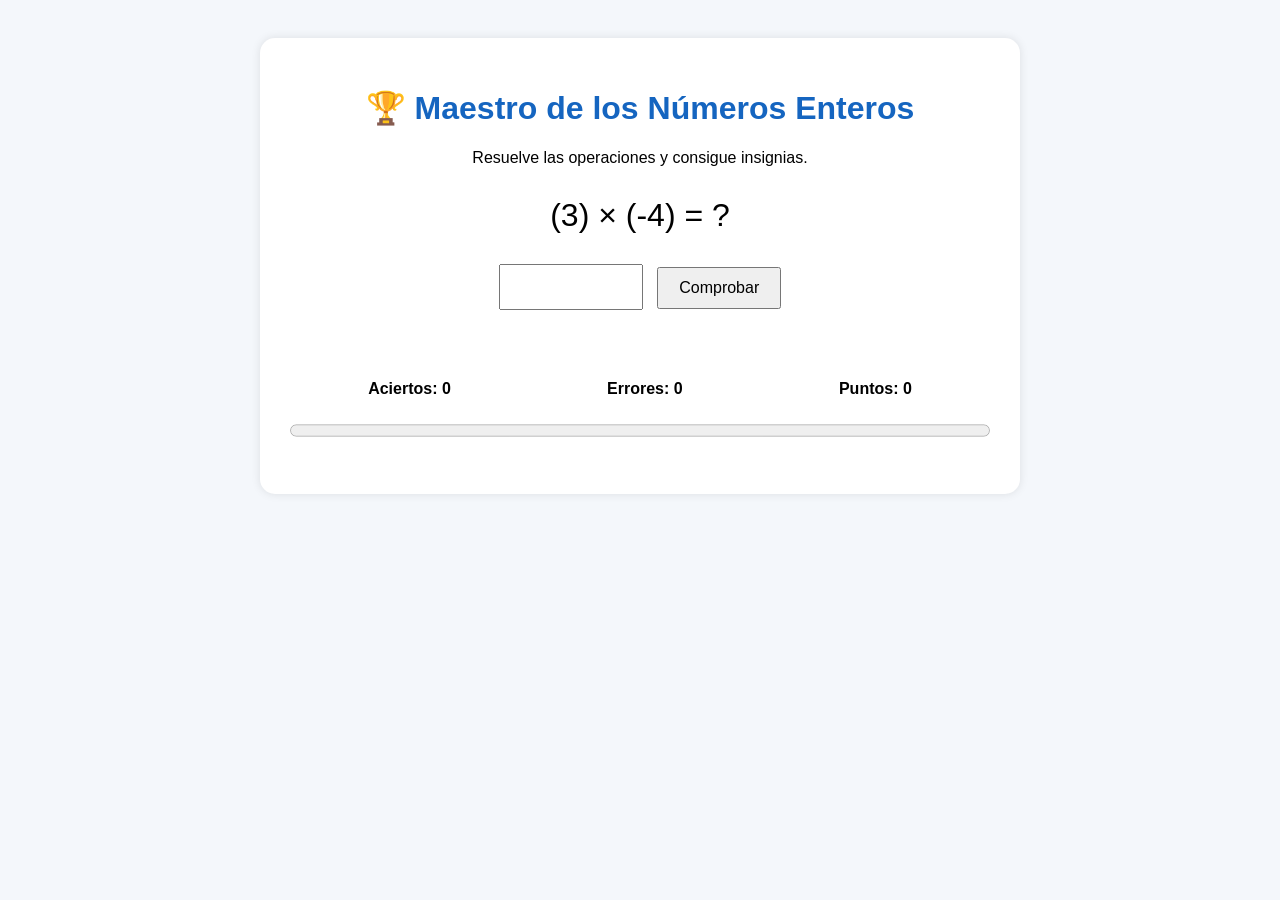
==== index.html @ 07aba4e3 "v1 maestro de los numeros enteros" ====
<!DOCTYPE html>
<html lang="es">
<head>
<meta charset="UTF-8">
<meta name="viewport" content="width=device-width, initial-scale=1.0">
<title>Maestro de los Números Enteros</title>

<style>

body{
    font-family: Arial, sans-serif;
    background:#f4f7fb;
    text-align:center;
    padding:30px;
}

h1{
    color:#1565c0;
}

.contenedor{
    max-width:700px;
    margin:auto;
    background:white;
    padding:30px;
    border-radius:15px;
    box-shadow:0 0 10px rgba(0,0,0,0.1);
}

#ejercicio{
    font-size:2rem;
    margin:30px;
}

input{
    font-size:1.2rem;
    padding:10px;
    width:120px;
    text-align:center;
}

button{
    padding:10px 20px;
    font-size:1rem;
    margin-left:10px;
    cursor:pointer;
}

#resultado{
    font-size:1.2rem;
    margin-top:20px;
    min-height:30px;
}

.marcador{
    display:flex;
    justify-content:space-around;
    margin-top:20px;
    font-weight:bold;
}

progress{
    width:100%;
    height:25px;
    margin-top:20px;
}

#insignia{
    font-size:1.4rem;
    margin-top:20px;
    color:green;
}

</style>
</head>

<body>

<div class="contenedor">

<h1>🏆 Maestro de los Números Enteros</h1>

<p>Resuelve las operaciones y consigue insignias.</p>

<div id="ejercicio"></div>

<input type="number" id="respuesta">

<button onclick="comprobar()">
Comprobar
</button>

<div id="resultado"></div>

<div class="marcador">
<div>Aciertos: <span id="aciertos">0</span></div>
<div>Errores: <span id="errores">0</span></div>
<div>Puntos: <span id="puntos">0</span></div>
</div>

<progress id="barra" value="0" max="30"></progress>

<div id="insignia"></div>

</div>

<script>

let solucion;
let puntos = 0;
let aciertos = 0;
let errores = 0;

function numeroAleatorio(){
    return Math.floor(Math.random()*21)-10;
}

function generarEjercicio(){

    let a = numeroAleatorio();
    let b = numeroAleatorio();

    const tipo = Math.floor(Math.random()*3);

    if(tipo===0){
        solucion = a + b;
        document.getElementById("ejercicio").innerHTML =
        `${a} + (${b}) = ?`;
    }

    else if(tipo===1){
        solucion = a - b;
        document.getElementById("ejercicio").innerHTML =
        `${a} - (${b}) = ?`;
    }

    else{
        a = Math.floor(Math.random()*11)-5;
        b = Math.floor(Math.random()*11)-5;

        solucion = a*b;

        document.getElementById("ejercicio").innerHTML =
        `(${a}) × (${b}) = ?`;
    }
}

function comprobar(){

    let respuesta =
    Number(document.getElementById("respuesta").value);

    let resultado =
    document.getElementById("resultado");

    if(respuesta===solucion){

        aciertos++;
        puntos+=2;

        resultado.innerHTML =
        "✅ ¡Correcto!";

    }else{

        errores++;

        resultado.innerHTML =
        `❌ Incorrecto. La respuesta era ${solucion}`;

    }

    document.getElementById("aciertos").textContent =
    aciertos;

    document.getElementById("errores").textContent =
    errores;

    document.getElementById("puntos").textContent =
    puntos;

    document.getElementById("barra").value =
    Math.min(puntos,30);

    mostrarInsignia();

    document.getElementById("respuesta").value="";

    generarEjercicio();
}

function mostrarInsignia(){

    let texto="";

    if(puntos>=30){

        texto="👑 Maestro de los Enteros";

    }else if(puntos>=20){

        texto="🥇 Experto en Enteros";

    }else if(puntos>=10){

        texto="⭐ Explorador Matemático";

    }

    document.getElementById("insignia").innerHTML =
    texto;
}

generarEjercicio();

</script>

</body>
</html>
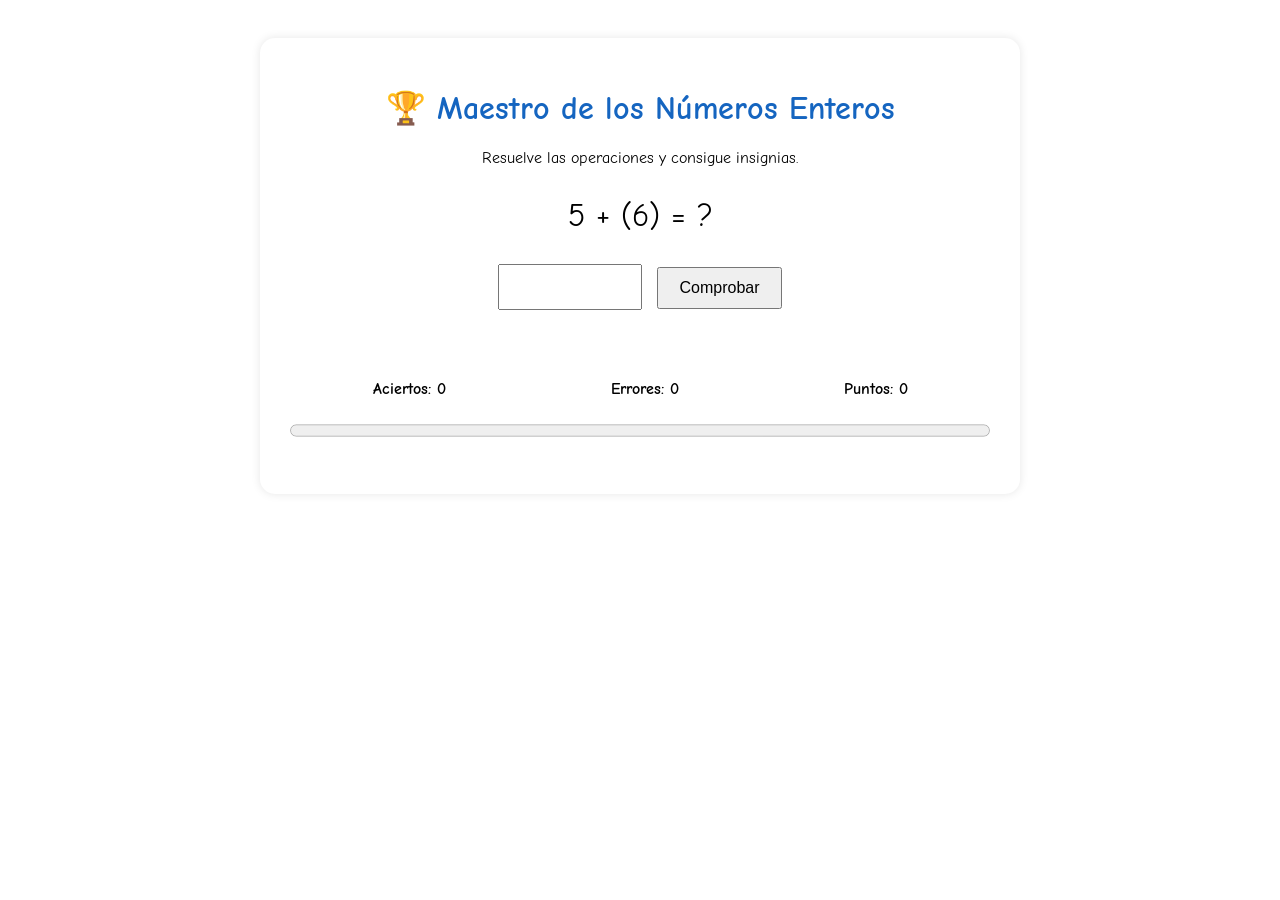
==== commit 605e0c15: "v4 aspecto" ====
--- a/index.html
+++ b/index.html
@@ -4,12 +4,13 @@
 <meta charset="UTF-8">
 <meta name="viewport" content="width=device-width, initial-scale=1.0">
 <title>Maestro de los Números Enteros</title>
+<link href="https://fonts.googleapis.com/css2?family=Comic+Neue:wght@400;700&display=swap" rel="stylesheet">
 
 <style>
 
 body{
-    font-family: Arial, sans-serif;
-    background:#f4f7fb;
+    font-family: 'Comic Neue', "Comic Sans MS", "Comic Sans", ComicSans, cursive;
+    background:#ffffff;
     text-align:center;
     padding:30px;
 }
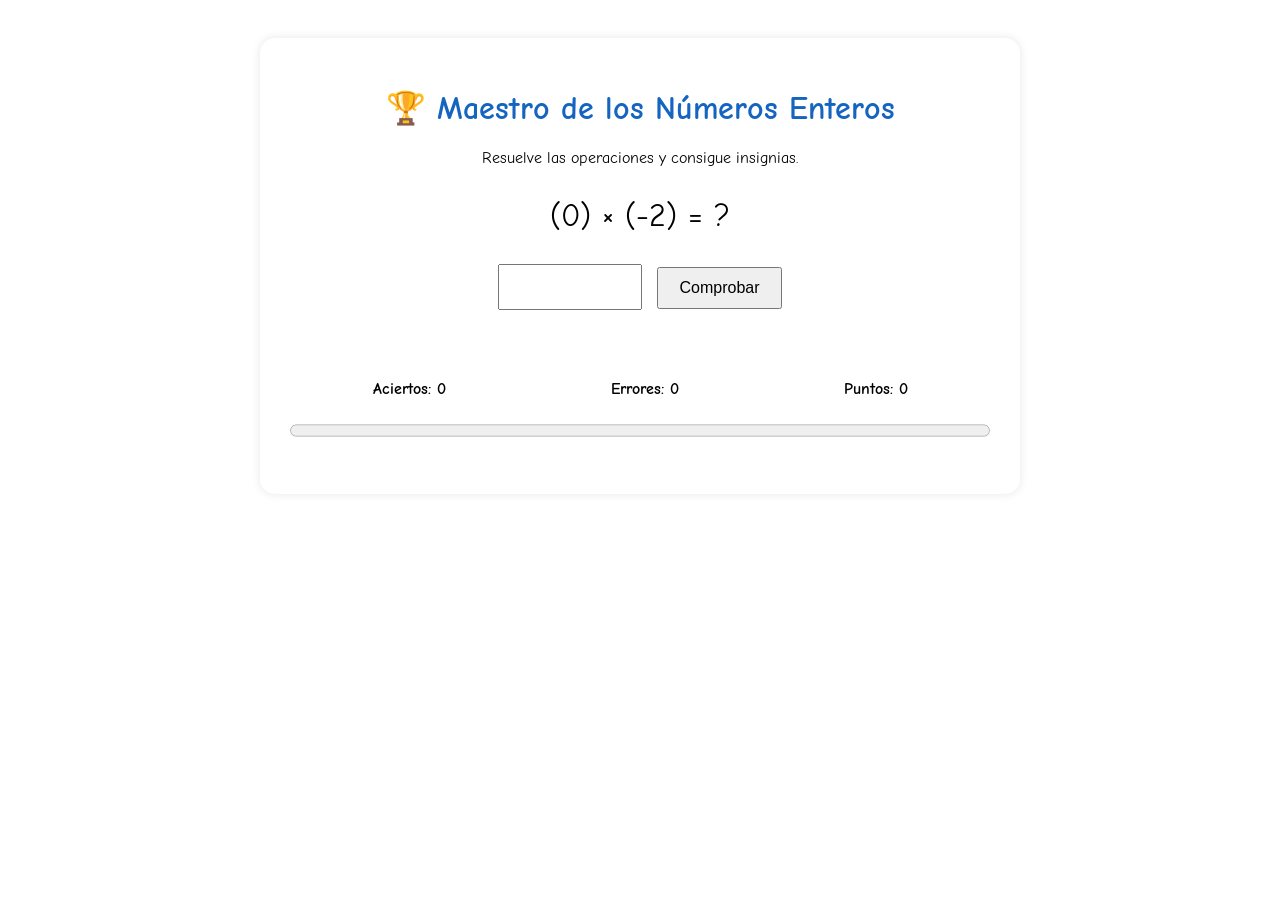
==== commit e38e9f2d: "respuesta parpadeante" ====
--- a/index.html
+++ b/index.html
@@ -53,6 +53,17 @@
     min-height:30px;
 }
 
+@keyframes parpadeo {
+    0%, 100% { opacity: 1; }
+    50% { opacity: 0; }
+}
+
+.correcto {
+    font-size:2.5rem;
+    color:#1b5e20;
+    animation: parpadeo 0.8s linear infinite;
+}
+
 .marcador{
     display:flex;
     justify-content:space-around;
@@ -161,6 +172,7 @@
 
         resultado.innerHTML =
         "✅ ¡Correcto!";
+        resultado.classList.add("correcto");
 
     }else{
 
@@ -168,6 +180,7 @@
 
         resultado.innerHTML =
         `❌ Incorrecto. La respuesta era ${solucion}`;
+        resultado.classList.remove("correcto");
 
     }
 
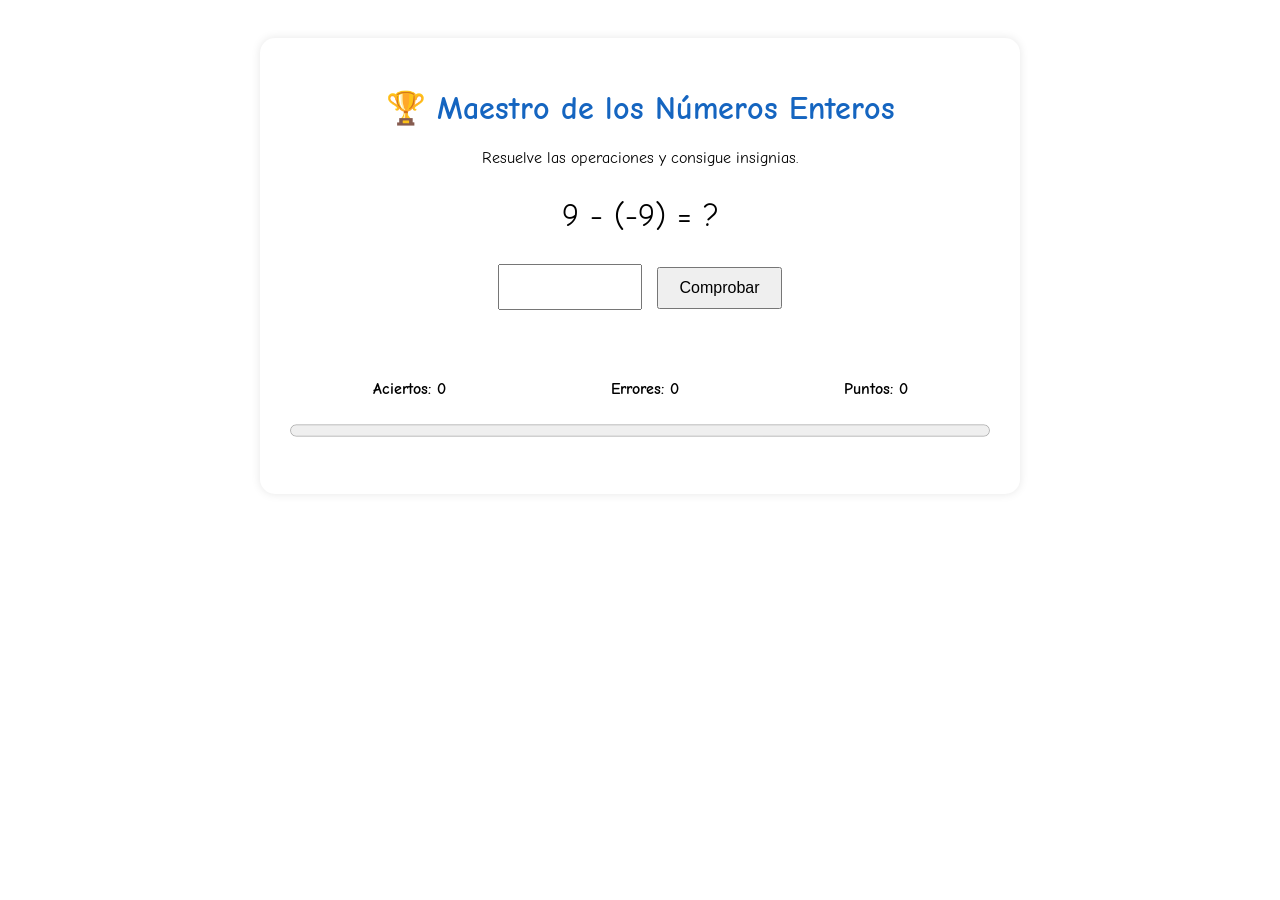
==== commit 60c5bb96: "v6 js y css seoarados" ====
--- a/index.html
+++ b/index.html
@@ -5,85 +5,7 @@
 <meta name="viewport" content="width=device-width, initial-scale=1.0">
 <title>Maestro de los Números Enteros</title>
 <link href="https://fonts.googleapis.com/css2?family=Comic+Neue:wght@400;700&display=swap" rel="stylesheet">
-
-<style>
-
-body{
-    font-family: 'Comic Neue', "Comic Sans MS", "Comic Sans", ComicSans, cursive;
-    background:#ffffff;
-    text-align:center;
-    padding:30px;
-}
-
-h1{
-    color:#1565c0;
-}
-
-.contenedor{
-    max-width:700px;
-    margin:auto;
-    background:white;
-    padding:30px;
-    border-radius:15px;
-    box-shadow:0 0 10px rgba(0,0,0,0.1);
-}
-
-#ejercicio{
-    font-size:2rem;
-    margin:30px;
-}
-
-input{
-    font-size:1.2rem;
-    padding:10px;
-    width:120px;
-    text-align:center;
-}
-
-button{
-    padding:10px 20px;
-    font-size:1rem;
-    margin-left:10px;
-    cursor:pointer;
-}
-
-#resultado{
-    font-size:1.2rem;
-    margin-top:20px;
-    min-height:30px;
-}
-
-@keyframes parpadeo {
-    0%, 100% { opacity: 1; }
-    50% { opacity: 0; }
-}
-
-.correcto {
-    font-size:2.5rem;
-    color:#1b5e20;
-    animation: parpadeo 0.8s linear infinite;
-}
-
-.marcador{
-    display:flex;
-    justify-content:space-around;
-    margin-top:20px;
-    font-weight:bold;
-}
-
-progress{
-    width:100%;
-    height:25px;
-    margin-top:20px;
-}
-
-#insignia{
-    font-size:1.4rem;
-    margin-top:20px;
-    color:green;
-}
-
-</style>
+<link rel="stylesheet" href="style.css">
 </head>
 
 <body>
@@ -116,118 +38,6 @@
 
 </div>
 
-<script>
-
-let solucion;
-let puntos = 0;
-let aciertos = 0;
-let errores = 0;
-
-function numeroAleatorio(){
-    return Math.floor(Math.random()*21)-10;
-}
-
-function generarEjercicio(){
-
-    let a = numeroAleatorio();
-    let b = numeroAleatorio();
-
-    const tipo = Math.floor(Math.random()*3);
-
-    if(tipo===0){
-        solucion = a + b;
-        document.getElementById("ejercicio").innerHTML =
-        `${a} + (${b}) = ?`;
-    }
-
-    else if(tipo===1){
-        solucion = a - b;
-        document.getElementById("ejercicio").innerHTML =
-        `${a} - (${b}) = ?`;
-    }
-
-    else{
-        a = Math.floor(Math.random()*11)-5;
-        b = Math.floor(Math.random()*11)-5;
-
-        solucion = a*b;
-
-        document.getElementById("ejercicio").innerHTML =
-        `(${a}) × (${b}) = ?`;
-    }
-}
-
-function comprobar(){
-
-    let respuesta =
-    Number(document.getElementById("respuesta").value);
-
-    let resultado =
-    document.getElementById("resultado");
-
-    if(respuesta===solucion){
-
-        aciertos++;
-        puntos+=2;
-
-        resultado.innerHTML =
-        "✅ ¡Correcto!";
-        resultado.classList.add("correcto");
-
-    }else{
-
-        errores++;
-
-        resultado.innerHTML =
-        `❌ Incorrecto. La respuesta era ${solucion}`;
-        resultado.classList.remove("correcto");
-
-    }
-
-    document.getElementById("aciertos").textContent =
-    aciertos;
-
-    document.getElementById("errores").textContent =
-    errores;
-
-    document.getElementById("puntos").textContent =
-    puntos;
-
-    document.getElementById("barra").value =
-    Math.min(puntos,30);
-
-    mostrarInsignia();
-
-    document.getElementById("respuesta").value="";
-
-    generarEjercicio();
-}
-
-function mostrarInsignia(){
-
-    let texto="";
-
-    if(puntos>=30){
-
-        texto="👑 Maestro de los Enteros";
-
-    }else if(puntos>=20){
-
-        texto="🥇 Experto en Enteros";
-
-    }else if(puntos>=10){
-
-        texto="⭐ Explorador Matemático";
-
-    }
-
-    document.getElementById("insignia").innerHTML =
-    texto;
-}
-
-generarEjercicio();
-
-</script>
-
+<script src="script.js"></script>
 </body>
 </html>
--- a/style.css
+++ b/style.css
@@ -0,0 +1,74 @@
+body{
+    font-family: 'Comic Neue', "Comic Sans MS", "Comic Sans", ComicSans, cursive;
+    background:#ffffff;
+    text-align:center;
+    padding:30px;
+}
+
+h1{
+    color:#1565c0;
+}
+
+.contenedor{
+    max-width:700px;
+    margin:auto;
+    background:white;
+    padding:30px;
+    border-radius:15px;
+    box-shadow:0 0 10px rgba(0,0,0,0.1);
+}
+
+#ejercicio{
+    font-size:2rem;
+    margin:30px;
+}
+
+input{
+    font-size:1.2rem;
+    padding:10px;
+    width:120px;
+    text-align:center;
+}
+
+button{
+    padding:10px 20px;
+    font-size:1rem;
+    margin-left:10px;
+    cursor:pointer;
+}
+
+#resultado{
+    font-size:1.2rem;
+    margin-top:20px;
+    min-height:30px;
+}
+
+@keyframes parpadeo {
+    0%, 100% { opacity: 1; }
+    50% { opacity: 0; }
+}
+
+.correcto {
+    font-size:2.5rem;
+    color:#1b5e20;
+    animation: parpadeo 0.8s linear infinite;
+}
+
+.marcador{
+    display:flex;
+    justify-content:space-around;
+    margin-top:20px;
+    font-weight:bold;
+}
+
+progress{
+    width:100%;
+    height:25px;
+    margin-top:20px;
+}
+
+#insignia{
+    font-size:1.4rem;
+    margin-top:20px;
+    color:green;
+}
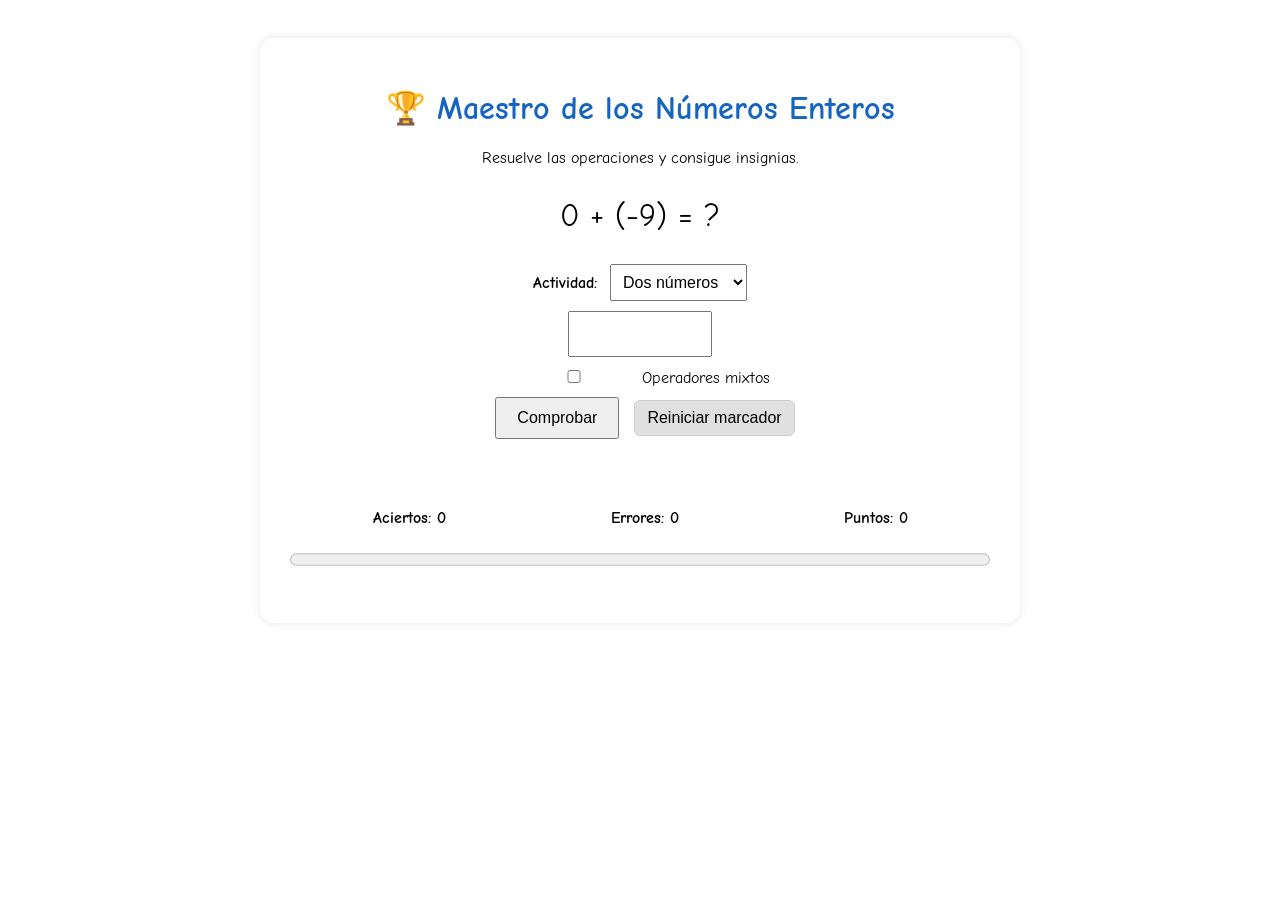
==== commit 8d1656e1: "v7 operciones con tres números" ====
--- a/index.html
+++ b/index.html
@@ -18,11 +18,25 @@
 
 <div id="ejercicio"></div>
 
+<div class="actividad">
+	<label for="actividad">Actividad:</label>
+	<select id="actividad">
+		<option value="dos">Dos números</option>
+		<option value="tres">Tres números</option>
+	</select>
+</div>
+
 <input type="number" id="respuesta">
+
+<div class="opciones">
+	<label><input type="checkbox" id="mixto"> Operadores mixtos</label>
+</div>
 
 <button onclick="comprobar()">
 Comprobar
 </button>
+
+<button id="reset" type="button">Reiniciar marcador</button>
 
 <div id="resultado"></div>
 
--- a/style.css
+++ b/style.css
@@ -72,3 +72,38 @@
     margin-top:20px;
     color:green;
 }
+
+.actividad{
+    margin:10px 0;
+}
+
+.actividad label{
+    margin-right:8px;
+    font-weight:bold;
+}
+
+.actividad select{
+    padding:8px;
+    font-size:1rem;
+}
+
+.opciones{
+    margin:10px 0;
+}
+
+.opciones label{
+    font-size:1rem;
+}
+
+#reset{
+    margin-left:10px;
+    padding:8px 12px;
+    background:#e0e0e0;
+    border:1px solid #ccc;
+    border-radius:6px;
+    cursor:pointer;
+}
+
+#reset:hover{
+    background:#d5d5d5;
+}
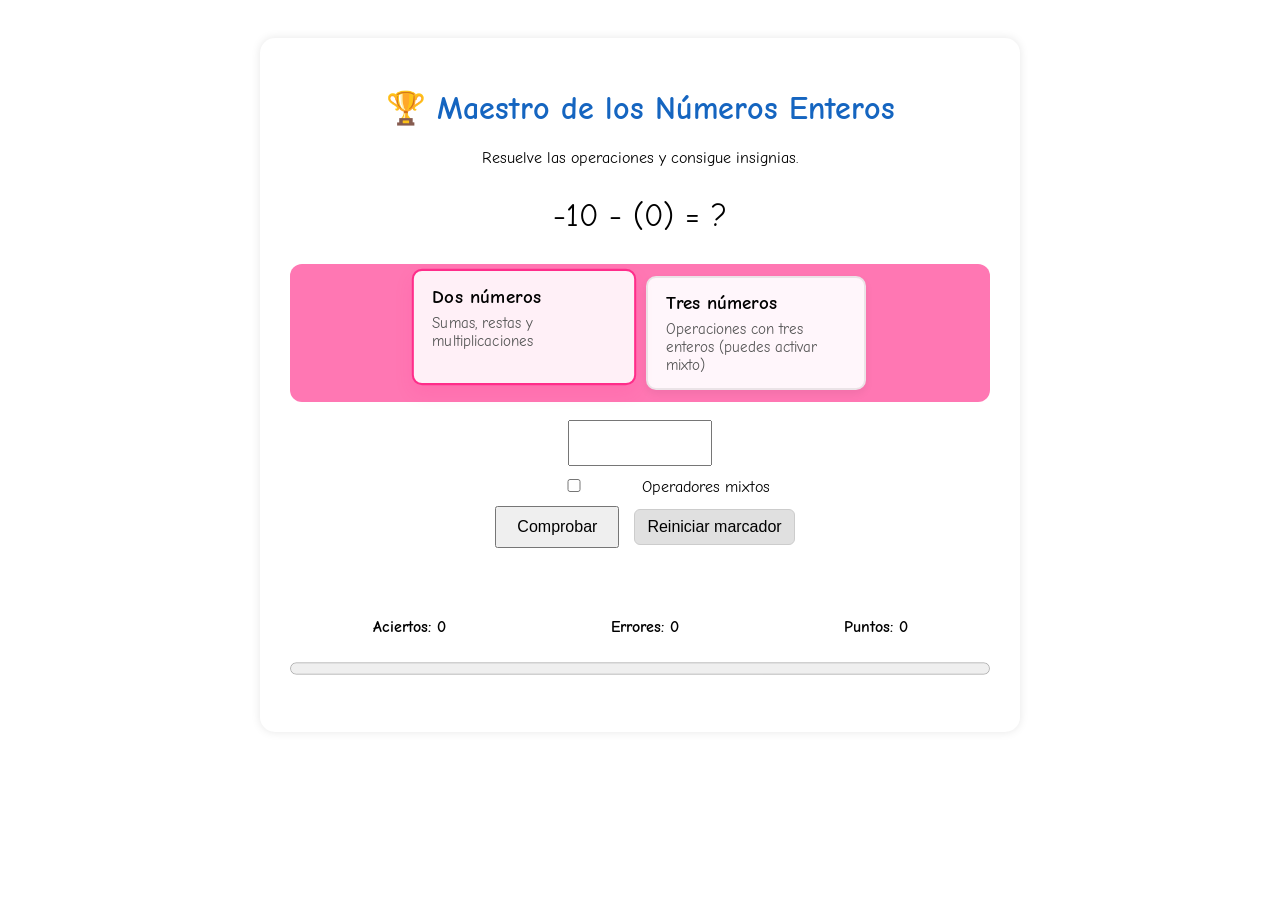
==== commit 8f28675a: "v8 cambio panel" ====
--- a/index.html
+++ b/index.html
@@ -18,12 +18,15 @@
 
 <div id="ejercicio"></div>
 
-<div class="actividad">
-	<label for="actividad">Actividad:</label>
-	<select id="actividad">
-		<option value="dos">Dos números</option>
-		<option value="tres">Tres números</option>
-	</select>
+<div class="panel-actividades" aria-label="Selecciona actividad">
+	<div class="actividad-box selected" data-modo="dos" id="actividad-dos" tabindex="0" role="button" aria-pressed="true">
+		<h3>Dos números</h3>
+		<p>Sumas, restas y multiplicaciones</p>
+	</div>
+	<div class="actividad-box" data-modo="tres" id="actividad-tres" tabindex="0" role="button" aria-pressed="false">
+		<h3>Tres números</h3>
+		<p>Operaciones con tres enteros (puedes activar mixto)</p>
+	</div>
 </div>
 
 <input type="number" id="respuesta">
--- a/style.css
+++ b/style.css
@@ -107,3 +107,53 @@
 #reset:hover{
     background:#d5d5d5;
 }
+
+/* Panel de actividades rosa chicle */
+.panel-actividades{
+    background: #ff77b3; /* rosa chicle */
+    padding: 12px;
+    border-radius: 12px;
+    display: flex;
+    gap: 12px;
+    justify-content: center;
+    align-items: stretch;
+    margin: 12px 0 18px 0;
+}
+
+.actividad-box{
+    background: #fff6fb;
+    border: 2px solid rgba(0,0,0,0.08);
+    border-radius: 10px;
+    padding: 14px 18px;
+    width: 180px;
+    cursor: pointer;
+    box-shadow: 0 4px 8px rgba(0,0,0,0.06);
+    transition: transform 150ms ease, box-shadow 150ms ease, border-color 150ms ease;
+    text-align: left;
+}
+
+.actividad-box h3{
+    margin: 0 0 6px 0;
+}
+
+.actividad-box p{
+    margin: 0;
+    font-size: 0.95rem;
+    color: #555;
+}
+
+.actividad-box:hover{
+    transform: translateY(-4px);
+}
+
+.actividad-box.selected{
+    border-color: #ff2d8a;
+    box-shadow: 0 8px 18px rgba(255,45,138,0.12);
+    background: #fff0f7;
+    transform: translateY(-6px) scale(1.02);
+}
+
+/* Focus keyboard */
+.actividad-box:focus{
+    outline: 3px solid rgba(255,255,255,0.5);
+}
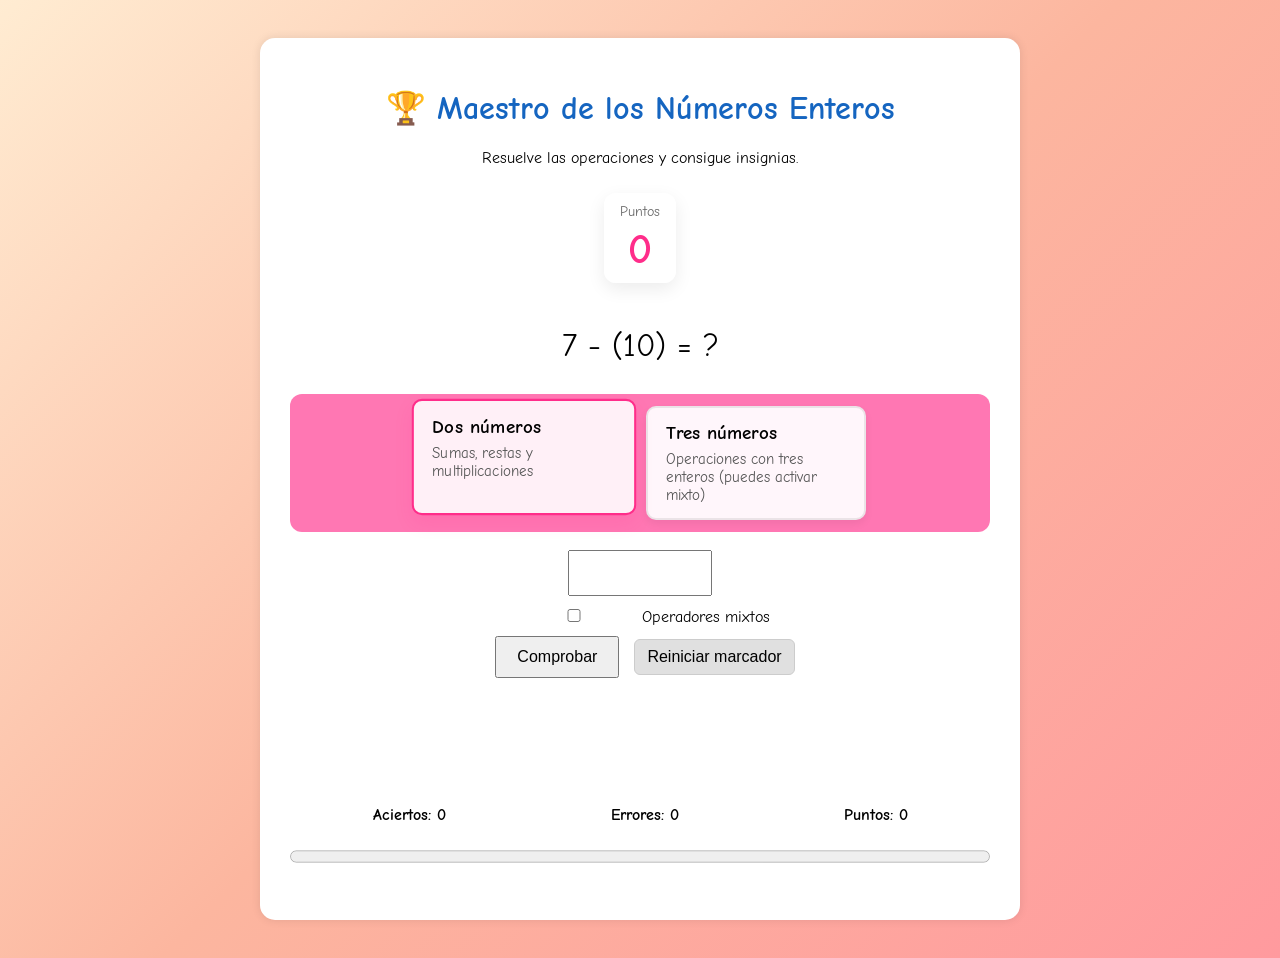
==== commit 46e28bd9: "marcador y aplausos" ====
--- a/index.html
+++ b/index.html
@@ -15,6 +15,11 @@
 <h1>🏆 Maestro de los Números Enteros</h1>
 
 <p>Resuelve las operaciones y consigue insignias.</p>
+
+<div id="marcador-grande" role="status" aria-live="polite">
+	<div class="label">Puntos</div>
+	<div id="puntos-grande">0</div>
+</div>
 
 <div id="ejercicio"></div>
 
@@ -43,6 +48,8 @@
 
 <div id="resultado"></div>
 
+<div id="aplausos" aria-hidden="true"></div>
+
 <div class="marcador">
 <div>Aciertos: <span id="aciertos">0</span></div>
 <div>Errores: <span id="errores">0</span></div>
--- a/style.css
+++ b/style.css
@@ -1,6 +1,6 @@
 body{
     font-family: 'Comic Neue', "Comic Sans MS", "Comic Sans", ComicSans, cursive;
-    background:#ffffff;
+    background: linear-gradient(135deg, #ffecd2 0%, #fcb69f 50%, #ff9a9e 100%);
     text-align:center;
     padding:30px;
 }
@@ -157,3 +157,50 @@
 .actividad-box:focus{
     outline: 3px solid rgba(255,255,255,0.5);
 }
+
+/* Marcador grande */
+#marcador-grande{
+    background: rgba(255,255,255,0.9);
+    border-radius: 12px;
+    padding: 10px 16px;
+    display: inline-block;
+    margin: 10px 0 14px 0;
+    box-shadow: 0 6px 18px rgba(0,0,0,0.08);
+}
+
+#marcador-grande .label{
+    font-size:0.9rem;
+    color:#666;
+}
+
+#puntos-grande{
+    font-size:2.6rem;
+    font-weight:700;
+    color:#ff2d8a;
+    margin-top:6px;
+}
+
+/* Aplausos */
+#aplausos{
+    position: relative;
+    height: 48px;
+    margin-top: 10px;
+}
+
+.aplausos-emoji{
+    font-size: 28px;
+    opacity: 0;
+    position: absolute;
+    left: 50%;
+    transform: translateX(-50%) translateY(0) scale(0.9);
+}
+
+.aplausos-emoji.show{
+    animation: aplaudir 900ms ease-out forwards;
+}
+
+@keyframes aplaudir{
+    0% { opacity: 0; transform: translateX(-50%) translateY(10px) scale(0.8); }
+    40% { opacity: 1; transform: translateX(-50%) translateY(-8px) scale(1.12); }
+    100% { opacity: 0; transform: translateX(-50%) translateY(-40px) scale(0.9); }
+}
